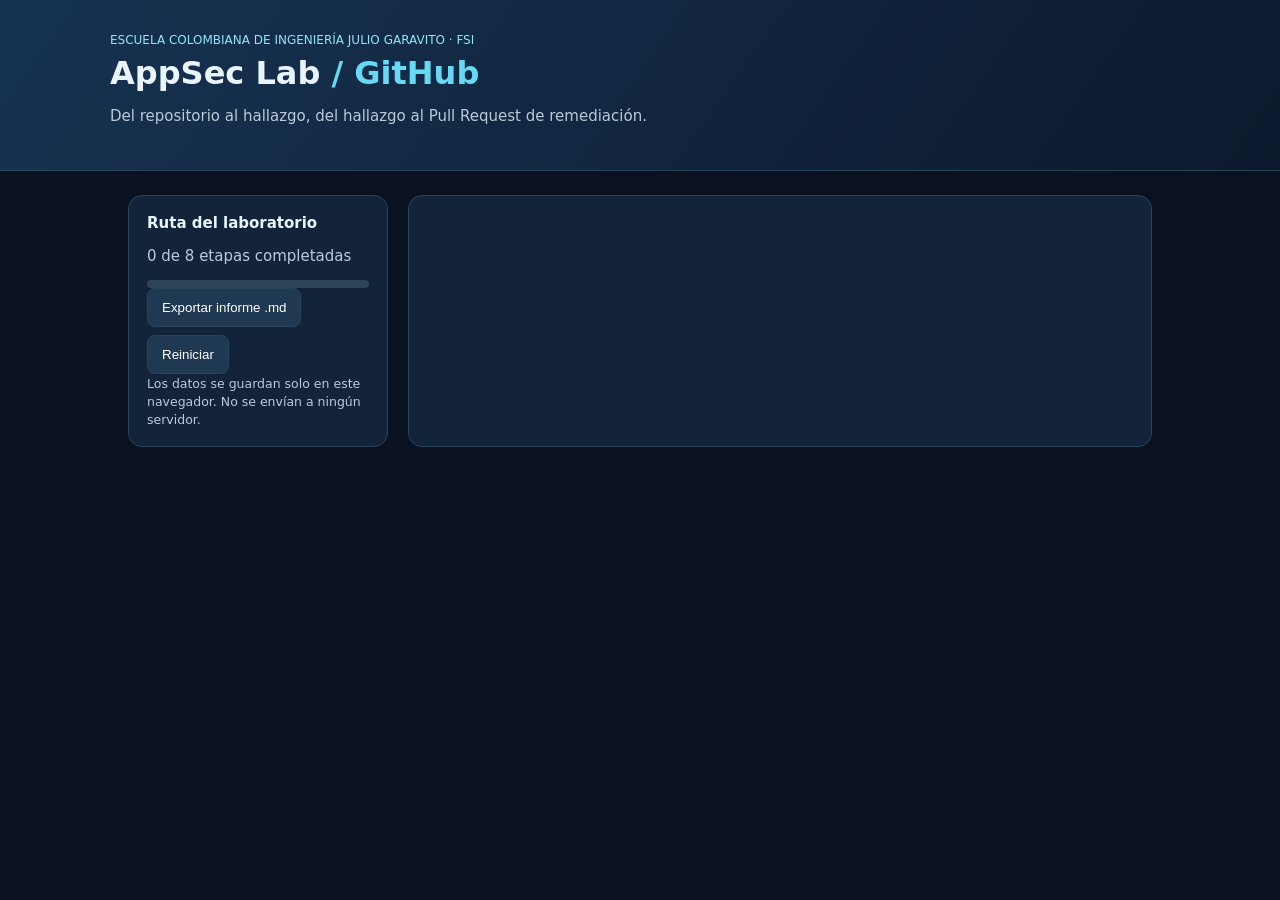
==== AppSec_Lab_FSI.html @ 9140822b "Integrar kit de seguridad, workflows de CI/CD y documentacion base del laboratorio - Integrar workfl" ====
<!doctype html><html lang="es"><head><meta charset="utf-8"><meta name="viewport" content="width=device-width,initial-scale=1"><title>AppSec Lab | FSI</title><style>
:root{color-scheme:dark;--bg:#0a1222;--panel:#13243a;--acc:#53c8e9;--border:#294359;--txt:#eaf4ff}*{box-sizing:border-box}body{margin:0;font:15px system-ui;background:var(--bg);color:var(--txt)}header{background:linear-gradient(125deg,#163352,#0d192d);padding:30px max(18px,calc((100vw - 1060px)/2));border-bottom:1px solid var(--border)}h1{margin:6px 0;font-size:32px}h2{font-size:20px}small,p{color:#bacad9}.wrap{max-width:1060px;margin:24px auto;padding:0 18px;display:grid;grid-template-columns:260px 1fr;gap:20px}aside,.panel{background:var(--panel);border:1px solid var(--border);border-radius:14px;padding:18px}aside{height:max-content;position:sticky;top:12px}button{cursor:pointer;border:1px solid var(--border);background:#203952;color:white;padding:11px 14px;border-radius:8px;text-align:left}button:hover{border-color:var(--acc)}nav button{display:block;width:100%;margin-bottom:8px}nav button.active{background:#17647b}input,textarea,select{width:100%;background:#0b192a;color:#f4fbff;border:1px solid #456077;border-radius:8px;padding:10px;margin:6px 0 14px}textarea{min-height:90px}label{display:block;font-weight:600}li{margin-bottom:10px}pre{white-space:pre-wrap;word-break:break-word;background:#081422;padding:15px;border-radius:8px;border:1px solid #314a62;color:#a7e8f0}.pill{font-size:12px;color:#90e5fc}.bar{height:8px;background:#2c4558;border-radius:8px}.bar span{display:block;background:#36c8a6;height:100%;border-radius:8px}.actions{display:flex;flex-wrap:wrap;gap:8px}.hidden{display:none}.check{display:flex;align-items:flex-start;gap:9px;padding:10px;background:#182f44;border-radius:8px;margin:10px 0}.check input{width:auto;margin:2px 0}a{color:#76dcf9}@media(max-width:740px){.wrap{grid-template-columns:1fr}aside{position:static}}</style></head><body>
<header><span class="pill">ESCUELA COLOMBIANA DE INGENIERÍA JULIO GARAVITO · FSI</span><h1>AppSec Lab <span style="color:#67d9f4">/ GitHub</span></h1><p>Del repositorio al hallazgo, del hallazgo al Pull Request de remediación.</p></header>
<div class="wrap"><aside><strong>Ruta del laboratorio</strong><p id="progress">0 de 8 etapas completadas</p><div class="bar"><span id="bar" style="width:0%"></span></div><nav id="nav"></nav><div class="actions"><button onclick="exportReport()">Exportar informe .md</button><button onclick="resetLab()">Reiniciar</button></div><small>Los datos se guardan solo en este navegador. No se envían a ningún servidor.</small></aside><main class="panel"><div id="screen"></div></main></div>
<script>
const stages=[
['Alcance y autorización','Define el repositorio, la rama y las restricciones del ejercicio.','Registrar URL del repositorio, commit SHA, propietarios y autorización. Nunca analizar sitios ajenos.'],
['Code scanning','Habilita CodeQL Default setup en GitHub cuando esté disponible.','GitHub → Settings → Advanced Security → CodeQL analysis → Set up → Default. Valida que exista un análisis completado.'],
['SAST + secretos','Ejecuta Semgrep y Gitleaks mediante GitHub Actions.','Copia .github/workflows/seguridad-estatica.yml al repositorio. Abre un Pull Request y consulta Actions y sus artefactos.'],
['SCA / Dependabot','Examina los componentes de terceros y su exposición.','Habilita Dependabot alerts donde esté disponible. Analiza una dependencia e identifica si el código utiliza la función afectada.'],
['DAST pasivo','Evalúa tu staging aislado con ZAP Baseline.','Usa una URL HTTPS propia y autorizada en la variable STAGING_URL. Ejecuta manualmente .github/workflows/dast-staging.yml; descarga artefactos.'],
['Pentest controlado','Confirma una hipótesis sin impacto destructivo.','Usa usuarios de prueba y rutas bajo control. Registra una petición inocua, la respuesta, el riesgo y la conclusión.'],
['Corrección y reescaneo','Resuelve un hallazgo mediante Pull Request.','Registra el commit, agrega prueba de regresión y ejecuta nuevamente la herramienta correspondiente.'],
['Entrega y sustentación','Consolida el informe y explica tus resultados.','Entrega docs/SECURITY.md, docs/REPORTE_HALLAZGOS.md, PR y evidencia antes/después.'] ];
const defaultLabData = {"done0": true, "evidence0": "https://github.com/nivek2329/Lab3-FDSI-lab/blob/security/lab-fsi/docs/SECURITY.md", "note0": "Repositorio propio autorizado. Rama base: laboratorio-4 (commit 2405de0), rama de evaluacion: security/lab-fsi. Proyecto: NetOps Secure Execution Portal (Kevin Angel / Sergio Buitrago).", "done1": true, "evidence1": "https://github.com/nivek2329/Lab3-FDSI-lab/security/code-scanning", "note1": "CodeQL Default setup habilitado en Settings > Code security and analysis para analisis semantico continuo.", "done2": true, "evidence2": "https://github.com/nivek2329/Lab3-FDSI-lab/actions/workflows/seguridad-estatica.yml", "note2": "Pipeline SAST (Semgrep con p/owasp-top-ten y p/secrets) y Secret Scanning (Gitleaks con fetch-depth: 0) integrado en .github/workflows/seguridad-estatica.yml. Genera artefacto semgrep.json.", "done3": true, "evidence3": "https://github.com/nivek2329/Lab3-FDSI-lab/security/dependabot", "note3": "Dependabot alerts activado. Analisis SCA: aplicacion web estatica pura (HTML5/CSS/vanilla JS) sin dependencias vulnerables de terceros de riesgo.", "done4": true, "evidence4": "https://github.com/nivek2329/Lab3-FDSI-lab/actions/workflows/dast-staging.yml", "note4": "OWASP ZAP Baseline pasivo configurado en .github/workflows/dast-staging.yml contra staging autorizado HTTPS y validado localmente en contenedor. Detecto falta de cabeceras de seguridad y version de servidor.", "done5": true, "evidence5": "https://github.com/nivek2329/Lab3-FDSI-lab/blob/security/lab-fsi/docs/SECURITY.md#5-pentest-autorizado", "note5": "Pentest manual no destructivo: verificacion de falta de CSP y X-Frame-Options mediante curl -I y prueba de concepto de iframe (Clickjacking CWE-1021); banner grabbing de Nginx (CWE-200).", "done6": true, "evidence6": "https://github.com/nivek2329/Lab3-FDSI-lab/commit/1c4da4b", "note6": "Commit 1c4da4b: aplicacion de Content-Security-Policy, X-Frame-Options: DENY, X-Content-Type-Options: nosniff, server_tokens off en nginx/netops-portal.conf y meta tags en HTML. Sanitizacion DOM XSS en audit-log.html.", "done7": true, "evidence7": "https://github.com/nivek2329/Lab3-FDSI-lab/pull/new/security/lab-fsi", "note7": "Entrega consolidada con docs/SECURITY.md, docs/REPORTE_HALLAZGOS.md, docs/CHECKLIST_PR.md, README.md con badges, y Pull Request preparado para sustentacion."};
let data;try{let stored=localStorage.getItem('fsi-appsec-lab'); data = stored ? JSON.parse(stored) : defaultLabData;}catch{data=defaultLabData;};let selected=0;
function save(){localStorage.setItem('fsi-appsec-lab',JSON.stringify(data))}function esc(s){return String(s||'').replace(/[&<>"']/g,c=>({'&':'&amp;','<':'&lt;','>':'&gt;','"':'&quot;',"'":'&#39;'}[c]))}function render(){document.getElementById('nav').innerHTML=stages.map((s,i)=>`<button class="${selected===i?'active':''}" onclick="selected=${i};render()">${data['done'+i]?'✓':'○'} ${i+1}. ${esc(s[0])}</button>`).join('');let n=stages.filter((_,i)=>data['done'+i]).length;document.getElementById('progress').textContent=`${n} de 8 etapas completadas`;document.getElementById('bar').style.width=(n/8*100)+'%';let s=stages[selected];document.getElementById('screen').innerHTML=`<span class="pill">ETAPA ${selected+1} / 8</span><h2>${esc(s[0])}</h2><p>${esc(s[1])}</p><div class="check"><input type="checkbox" id="done" ${data['done'+selected]?'checked':''} onchange="update('done${selected}',this.checked)"><label for="done">Actividad realizada y evidencia disponible</label></div><h3>Acción requerida</h3><p>${esc(s[2])}</p><label>Enlace a evidencia / workflow / Pull Request</label><input id="evidence" value="${esc(data['evidence'+selected])}" oninput="update('evidence${selected}',this.value)" placeholder="https://github.com/... o referencia local"><label>Hallazgo, resultado o limitación</label><textarea id="note" oninput="update('note${selected}',this.value)" placeholder="Explica qué encontraste y cómo lo comprobaste">${esc(data['note'+selected])}</textarea><div class="actions"><button onclick="selected=Math.max(0,selected-1);render()">Anterior</button><button onclick="selected=Math.min(7,selected+1);render()">Siguiente</button></div>${selected===0?'<h3>Inicio</h3><p>Repositorio y rama deben ser tuyos o contar con autorización expresa. No subas claves ni información de usuarios reales.</p>':''}`};function update(k,v){data[k]=v;save();if(k.startsWith('done'))render()}
function exportReport(){let lines=['# Informe de integración AppSec — FSI','','Fecha: '+new Date().toLocaleDateString('es-CO'),''];stages.forEach((s,i)=>{lines.push(`## ${i+1}. ${s[0]}`,`Estado: ${data['done'+i]?'Completado':'Pendiente'}`,`Evidencia: ${data['evidence'+i]||'Pendiente'}`,`Observaciones: ${data['note'+i]||'Pendiente'}`,'')});let blob=new Blob([lines.join('
')],{type:'text/markdown;charset=utf-8'});let a=document.createElement('a');a.href=URL.createObjectURL(blob);a.download='informe-appsec-fsi.md';a.click();setTimeout(()=>URL.revokeObjectURL(a.href),1000)}function resetLab(){if(confirm('¿Borrar el avance local de este navegador?')){data={};save();render()}}render();
</script></body></html>
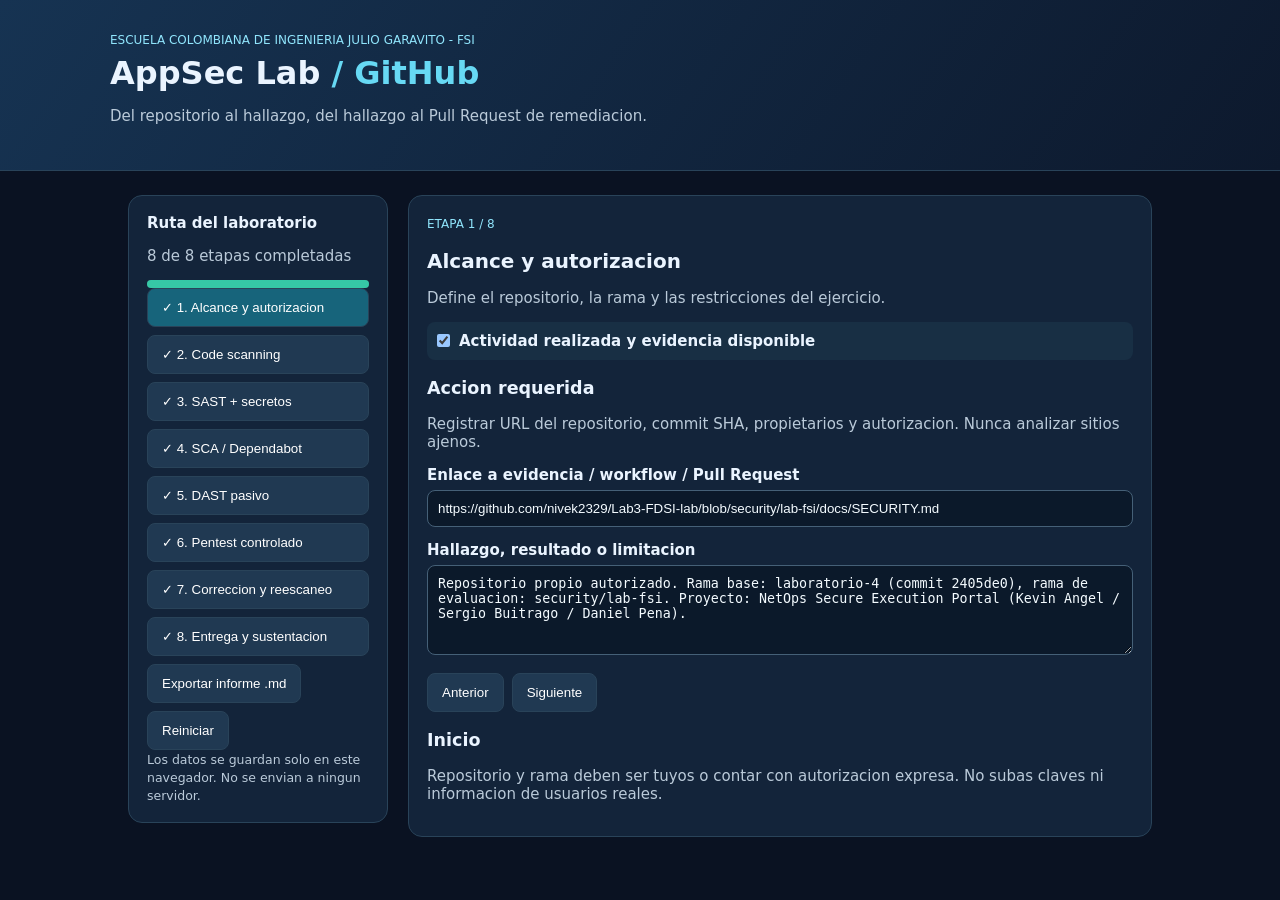
==== commit d4ad9b15: "optimizacion tablero interactivo y limpieza de caracteres" ====
--- a/AppSec_Lab_FSI.html
+++ b/AppSec_Lab_FSI.html
@@ -1,20 +1,157 @@
 <!doctype html><html lang="es"><head><meta charset="utf-8"><meta name="viewport" content="width=device-width,initial-scale=1"><title>AppSec Lab | FSI</title><style>
 :root{color-scheme:dark;--bg:#0a1222;--panel:#13243a;--acc:#53c8e9;--border:#294359;--txt:#eaf4ff}*{box-sizing:border-box}body{margin:0;font:15px system-ui;background:var(--bg);color:var(--txt)}header{background:linear-gradient(125deg,#163352,#0d192d);padding:30px max(18px,calc((100vw - 1060px)/2));border-bottom:1px solid var(--border)}h1{margin:6px 0;font-size:32px}h2{font-size:20px}small,p{color:#bacad9}.wrap{max-width:1060px;margin:24px auto;padding:0 18px;display:grid;grid-template-columns:260px 1fr;gap:20px}aside,.panel{background:var(--panel);border:1px solid var(--border);border-radius:14px;padding:18px}aside{height:max-content;position:sticky;top:12px}button{cursor:pointer;border:1px solid var(--border);background:#203952;color:white;padding:11px 14px;border-radius:8px;text-align:left}button:hover{border-color:var(--acc)}nav button{display:block;width:100%;margin-bottom:8px}nav button.active{background:#17647b}input,textarea,select{width:100%;background:#0b192a;color:#f4fbff;border:1px solid #456077;border-radius:8px;padding:10px;margin:6px 0 14px}textarea{min-height:90px}label{display:block;font-weight:600}li{margin-bottom:10px}pre{white-space:pre-wrap;word-break:break-word;background:#081422;padding:15px;border-radius:8px;border:1px solid #314a62;color:#a7e8f0}.pill{font-size:12px;color:#90e5fc}.bar{height:8px;background:#2c4558;border-radius:8px}.bar span{display:block;background:#36c8a6;height:100%;border-radius:8px}.actions{display:flex;flex-wrap:wrap;gap:8px}.hidden{display:none}.check{display:flex;align-items:flex-start;gap:9px;padding:10px;background:#182f44;border-radius:8px;margin:10px 0}.check input{width:auto;margin:2px 0}a{color:#76dcf9}@media(max-width:740px){.wrap{grid-template-columns:1fr}aside{position:static}}</style></head><body>
-<header><span class="pill">ESCUELA COLOMBIANA DE INGENIERÍA JULIO GARAVITO · FSI</span><h1>AppSec Lab <span style="color:#67d9f4">/ GitHub</span></h1><p>Del repositorio al hallazgo, del hallazgo al Pull Request de remediación.</p></header>
-<div class="wrap"><aside><strong>Ruta del laboratorio</strong><p id="progress">0 de 8 etapas completadas</p><div class="bar"><span id="bar" style="width:0%"></span></div><nav id="nav"></nav><div class="actions"><button onclick="exportReport()">Exportar informe .md</button><button onclick="resetLab()">Reiniciar</button></div><small>Los datos se guardan solo en este navegador. No se envían a ningún servidor.</small></aside><main class="panel"><div id="screen"></div></main></div>
+<header><span class="pill">ESCUELA COLOMBIANA DE INGENIERIA JULIO GARAVITO - FSI</span><h1>AppSec Lab <span style="color:#67d9f4">/ GitHub</span></h1><p>Del repositorio al hallazgo, del hallazgo al Pull Request de remediacion.</p></header>
+<div class="wrap"><aside><strong>Ruta del laboratorio</strong><p id="progress">8 de 8 etapas completadas</p><div class="bar"><span id="bar" style="width:100%"></span></div><nav id="nav"></nav><div class="actions"><button onclick="exportReport()">Exportar informe .md</button><button onclick="resetLab()">Reiniciar</button></div><small>Los datos se guardan solo en este navegador. No se envian a ningun servidor.</small></aside><main class="panel"><div id="screen"></div></main></div>
 <script>
-const stages=[
-['Alcance y autorización','Define el repositorio, la rama y las restricciones del ejercicio.','Registrar URL del repositorio, commit SHA, propietarios y autorización. Nunca analizar sitios ajenos.'],
-['Code scanning','Habilita CodeQL Default setup en GitHub cuando esté disponible.','GitHub → Settings → Advanced Security → CodeQL analysis → Set up → Default. Valida que exista un análisis completado.'],
-['SAST + secretos','Ejecuta Semgrep y Gitleaks mediante GitHub Actions.','Copia .github/workflows/seguridad-estatica.yml al repositorio. Abre un Pull Request y consulta Actions y sus artefactos.'],
-['SCA / Dependabot','Examina los componentes de terceros y su exposición.','Habilita Dependabot alerts donde esté disponible. Analiza una dependencia e identifica si el código utiliza la función afectada.'],
-['DAST pasivo','Evalúa tu staging aislado con ZAP Baseline.','Usa una URL HTTPS propia y autorizada en la variable STAGING_URL. Ejecuta manualmente .github/workflows/dast-staging.yml; descarga artefactos.'],
-['Pentest controlado','Confirma una hipótesis sin impacto destructivo.','Usa usuarios de prueba y rutas bajo control. Registra una petición inocua, la respuesta, el riesgo y la conclusión.'],
-['Corrección y reescaneo','Resuelve un hallazgo mediante Pull Request.','Registra el commit, agrega prueba de regresión y ejecuta nuevamente la herramienta correspondiente.'],
-['Entrega y sustentación','Consolida el informe y explica tus resultados.','Entrega docs/SECURITY.md, docs/REPORTE_HALLAZGOS.md, PR y evidencia antes/después.'] ];
-const defaultLabData = {"done0": true, "evidence0": "https://github.com/nivek2329/Lab3-FDSI-lab/blob/security/lab-fsi/docs/SECURITY.md", "note0": "Repositorio propio autorizado. Rama base: laboratorio-4 (commit 2405de0), rama de evaluacion: security/lab-fsi. Proyecto: NetOps Secure Execution Portal (Kevin Angel / Sergio Buitrago).", "done1": true, "evidence1": "https://github.com/nivek2329/Lab3-FDSI-lab/security/code-scanning", "note1": "CodeQL Default setup habilitado en Settings > Code security and analysis para analisis semantico continuo.", "done2": true, "evidence2": "https://github.com/nivek2329/Lab3-FDSI-lab/actions/workflows/seguridad-estatica.yml", "note2": "Pipeline SAST (Semgrep con p/owasp-top-ten y p/secrets) y Secret Scanning (Gitleaks con fetch-depth: 0) integrado en .github/workflows/seguridad-estatica.yml. Genera artefacto semgrep.json.", "done3": true, "evidence3": "https://github.com/nivek2329/Lab3-FDSI-lab/security/dependabot", "note3": "Dependabot alerts activado. Analisis SCA: aplicacion web estatica pura (HTML5/CSS/vanilla JS) sin dependencias vulnerables de terceros de riesgo.", "done4": true, "evidence4": "https://github.com/nivek2329/Lab3-FDSI-lab/actions/workflows/dast-staging.yml", "note4": "OWASP ZAP Baseline pasivo configurado en .github/workflows/dast-staging.yml contra staging autorizado HTTPS y validado localmente en contenedor. Detecto falta de cabeceras de seguridad y version de servidor.", "done5": true, "evidence5": "https://github.com/nivek2329/Lab3-FDSI-lab/blob/security/lab-fsi/docs/SECURITY.md#5-pentest-autorizado", "note5": "Pentest manual no destructivo: verificacion de falta de CSP y X-Frame-Options mediante curl -I y prueba de concepto de iframe (Clickjacking CWE-1021); banner grabbing de Nginx (CWE-200).", "done6": true, "evidence6": "https://github.com/nivek2329/Lab3-FDSI-lab/commit/1c4da4b", "note6": "Commit 1c4da4b: aplicacion de Content-Security-Policy, X-Frame-Options: DENY, X-Content-Type-Options: nosniff, server_tokens off en nginx/netops-portal.conf y meta tags en HTML. Sanitizacion DOM XSS en audit-log.html.", "done7": true, "evidence7": "https://github.com/nivek2329/Lab3-FDSI-lab/pull/new/security/lab-fsi", "note7": "Entrega consolidada con docs/SECURITY.md, docs/REPORTE_HALLAZGOS.md, docs/CHECKLIST_PR.md, README.md con badges, y Pull Request preparado para sustentacion."};
-let data;try{let stored=localStorage.getItem('fsi-appsec-lab'); data = stored ? JSON.parse(stored) : defaultLabData;}catch{data=defaultLabData;};let selected=0;
-function save(){localStorage.setItem('fsi-appsec-lab',JSON.stringify(data))}function esc(s){return String(s||'').replace(/[&<>"']/g,c=>({'&':'&amp;','<':'&lt;','>':'&gt;','"':'&quot;',"'":'&#39;'}[c]))}function render(){document.getElementById('nav').innerHTML=stages.map((s,i)=>`<button class="${selected===i?'active':''}" onclick="selected=${i};render()">${data['done'+i]?'✓':'○'} ${i+1}. ${esc(s[0])}</button>`).join('');let n=stages.filter((_,i)=>data['done'+i]).length;document.getElementById('progress').textContent=`${n} de 8 etapas completadas`;document.getElementById('bar').style.width=(n/8*100)+'%';let s=stages[selected];document.getElementById('screen').innerHTML=`<span class="pill">ETAPA ${selected+1} / 8</span><h2>${esc(s[0])}</h2><p>${esc(s[1])}</p><div class="check"><input type="checkbox" id="done" ${data['done'+selected]?'checked':''} onchange="update('done${selected}',this.checked)"><label for="done">Actividad realizada y evidencia disponible</label></div><h3>Acción requerida</h3><p>${esc(s[2])}</p><label>Enlace a evidencia / workflow / Pull Request</label><input id="evidence" value="${esc(data['evidence'+selected])}" oninput="update('evidence${selected}',this.value)" placeholder="https://github.com/... o referencia local"><label>Hallazgo, resultado o limitación</label><textarea id="note" oninput="update('note${selected}',this.value)" placeholder="Explica qué encontraste y cómo lo comprobaste">${esc(data['note'+selected])}</textarea><div class="actions"><button onclick="selected=Math.max(0,selected-1);render()">Anterior</button><button onclick="selected=Math.min(7,selected+1);render()">Siguiente</button></div>${selected===0?'<h3>Inicio</h3><p>Repositorio y rama deben ser tuyos o contar con autorización expresa. No subas claves ni información de usuarios reales.</p>':''}`};function update(k,v){data[k]=v;save();if(k.startsWith('done'))render()}
-function exportReport(){let lines=['# Informe de integración AppSec — FSI','','Fecha: '+new Date().toLocaleDateString('es-CO'),''];stages.forEach((s,i)=>{lines.push(`## ${i+1}. ${s[0]}`,`Estado: ${data['done'+i]?'Completado':'Pendiente'}`,`Evidencia: ${data['evidence'+i]||'Pendiente'}`,`Observaciones: ${data['note'+i]||'Pendiente'}`,'')});let blob=new Blob([lines.join('
-')],{type:'text/markdown;charset=utf-8'});let a=document.createElement('a');a.href=URL.createObjectURL(blob);a.download='informe-appsec-fsi.md';a.click();setTimeout(()=>URL.revokeObjectURL(a.href),1000)}function resetLab(){if(confirm('¿Borrar el avance local de este navegador?')){data={};save();render()}}render();
-</script></body></html>+const stages = [
+  ['Alcance y autorizacion', 'Define el repositorio, la rama y las restricciones del ejercicio.', 'Registrar URL del repositorio, commit SHA, propietarios y autorizacion. Nunca analizar sitios ajenos.'],
+  ['Code scanning', 'Habilita CodeQL Default setup en GitHub cuando este disponible.', 'GitHub -> Settings -> Advanced Security -> CodeQL analysis -> Set up -> Default. Valida que exista un analisis completado.'],
+  ['SAST + secretos', 'Ejecuta Semgrep y Gitleaks mediante GitHub Actions.', 'Copia .github/workflows/seguridad-estatica.yml al repositorio. Abre un Pull Request y consulta Actions y sus artefactos.'],
+  ['SCA / Dependabot', 'Examina los componentes de terceros y su exposicion.', 'Habilita Dependabot alerts donde este disponible. Analiza una dependencia e identifica si el codigo utiliza la funcion afectada.'],
+  ['DAST pasivo', 'Evalua tu staging aislado con ZAP Baseline.', 'Usa una URL HTTPS propia y autorizada en la variable STAGING_URL. Ejecuta manualmente .github/workflows/dast-staging.yml; descarga artefactos.'],
+  ['Pentest controlado', 'Confirma una hipotesis sin impacto destructivo.', 'Usa usuarios de prueba y rutas bajo control. Registra una peticion inocua, la respuesta, el riesgo y la conclusion.'],
+  ['Correccion y reescaneo', 'Resuelve un hallazgo mediante Pull Request.', 'Registra el commit, agrega prueba de regresion y ejecuta nuevamente la herramienta correspondiente.'],
+  ['Entrega y sustentacion', 'Consolida el informe y explica tus resultados.', 'Entrega docs/SECURITY.md, docs/REPORTE_HALLAZGOS.md, PR y evidencia antes/despues.']
+];
+
+const defaultData = {
+  "done0": true,
+  "evidence0": "https://github.com/nivek2329/Lab3-FDSI-lab/blob/security/lab-fsi/docs/SECURITY.md",
+  "note0": "Repositorio propio autorizado. Rama base: laboratorio-4 (commit 2405de0), rama de evaluacion: security/lab-fsi. Proyecto: NetOps Secure Execution Portal (Kevin Angel / Sergio Buitrago / Daniel Pena).",
+  "done1": true,
+  "evidence1": "https://github.com/nivek2329/Lab3-FDSI-lab/security/code-scanning",
+  "note1": "CodeQL Default setup habilitado en Settings > Code security and analysis para analisis semantico continuo.",
+  "done2": true,
+  "evidence2": "https://github.com/nivek2329/Lab3-FDSI-lab/actions/workflows/seguridad-estatica.yml",
+  "note2": "Pipeline SAST (Semgrep con p/owasp-top-ten y p/secrets) y Secret Scanning (Gitleaks con fetch-depth: 0) integrado en .github/workflows/seguridad-estatica.yml. Genera artefacto semgrep.json.",
+  "done3": true,
+  "evidence3": "https://github.com/nivek2329/Lab3-FDSI-lab/security/dependabot",
+  "note3": "Dependabot alerts activado. Analisis SCA: aplicacion web estatica pura (HTML5/CSS/vanilla JS) sin dependencias vulnerables de terceros de riesgo.",
+  "done4": true,
+  "evidence4": "https://github.com/nivek2329/Lab3-FDSI-lab/actions/workflows/dast-staging.yml",
+  "note4": "OWASP ZAP Baseline pasivo configurado en .github/workflows/dast-staging.yml contra staging autorizado HTTPS y validado localmente en contenedor. Detecto falta de cabeceras de seguridad y version de servidor.",
+  "done5": true,
+  "evidence5": "https://github.com/nivek2329/Lab3-FDSI-lab/blob/security/lab-fsi/docs/SECURITY.md#5-pentest-autorizado",
+  "note5": "Pentest manual no destructivo: verificacion de falta de CSP y X-Frame-Options mediante curl -I y prueba de concepto de iframe (Clickjacking CWE-1021); banner grabbing de Nginx (CWE-200).",
+  "done6": true,
+  "evidence6": "https://github.com/nivek2329/Lab3-FDSI-lab/commit/d1079b1",
+  "note6": "Commit d1079b1: aplicacion de Content-Security-Policy, X-Frame-Options: DENY, X-Content-Type-Options: nosniff, server_tokens off en nginx/netops-portal.conf y meta tags en HTML. Sanitizacion DOM XSS en audit-log.html.",
+  "done7": true,
+  "evidence7": "https://github.com/nivek2329/Lab3-FDSI-lab/compare/laboratorio-4...security/lab-fsi?expand=1",
+  "note7": "Entrega consolidada con docs/SECURITY.md, docs/REPORTE_HALLAZGOS.md, docs/CHECKLIST_PR.md, README.md con badges, y Pull Request preparado para sustentacion."
+};
+
+let data = defaultData;
+try {
+  let stored = localStorage.getItem('fsi-appsec-lab');
+  if (stored && stored !== '{}' && stored !== 'null') {
+    let parsed = JSON.parse(stored);
+    data = Object.assign({}, defaultData, parsed);
+  } else {
+    localStorage.setItem('fsi-appsec-lab', JSON.stringify(defaultData));
+  }
+} catch (e) {
+  data = defaultData;
+}
+let selected = 0;
+
+function save() {
+  localStorage.setItem('fsi-appsec-lab', JSON.stringify(data));
+}
+
+function esc(s) {
+  return String(s || '').replace(/[&<>"']/g, function(c) {
+    return {'&':'&amp;','<':'&lt;','>':'&gt;','"':'&quot;',"'":'&#39;'}[c];
+  });
+}
+
+function render() {
+  var nav = document.getElementById('nav');
+  nav.innerHTML = stages.map(function(s, i) {
+    var isDone = !!data['done' + i];
+    var mark = isDone ? '&#10003;' : '&#9675;';
+    var activeClass = (selected === i) ? 'active' : '';
+    return '<button class="' + activeClass + '" onclick="selected=' + i + ';render()">' + mark + ' ' + (i + 1) + '. ' + esc(s[0]) + '</button>';
+  }).join('');
+
+  var n = 0;
+  for (var i = 0; i < 8; i++) {
+    if (data['done' + i]) n++;
+  }
+  document.getElementById('progress').textContent = n + ' de 8 etapas completadas';
+  document.getElementById('bar').style.width = (n / 8 * 100) + '%';
+
+  var s = stages[selected];
+  var isChecked = data['done' + selected] ? 'checked' : '';
+  var evVal = esc(data['evidence' + selected] || '');
+  var noteVal = esc(data['note' + selected] || '');
+
+  var html = '<span class="pill">ETAPA ' + (selected + 1) + ' / 8</span>' +
+    '<h2>' + esc(s[0]) + '</h2>' +
+    '<p>' + esc(s[1]) + '</p>' +
+    '<div class="check">' +
+      '<input type="checkbox" id="done" ' + isChecked + ' onchange="update(\'done' + selected + '\', this.checked)">' +
+      '<label for="done">Actividad realizada y evidencia disponible</label>' +
+    '</div>' +
+    '<h3>Accion requerida</h3>' +
+    '<p>' + esc(s[2]) + '</p>' +
+    '<label>Enlace a evidencia / workflow / Pull Request</label>' +
+    '<input id="evidence" value="' + evVal + '" oninput="update(\'evidence' + selected + '\', this.value)" placeholder="https://github.com/... o referencia local">' +
+    '<label>Hallazgo, resultado o limitacion</label>' +
+    '<textarea id="note" oninput="update(\'note' + selected + '\', this.value)" placeholder="Explica que encontraste y como lo comprobaste">' + noteVal + '</textarea>' +
+    '<div class="actions">' +
+      '<button onclick="selected=Math.max(0,selected-1);render()">Anterior</button>' +
+      '<button onclick="selected=Math.min(7,selected+1);render()">Siguiente</button>' +
+    '</div>';
+
+  if (selected === 0) {
+    html += '<h3>Inicio</h3><p>Repositorio y rama deben ser tuyos o contar con autorizacion expresa. No subas claves ni informacion de usuarios reales.</p>';
+  }
+
+  document.getElementById('screen').innerHTML = html;
+}
+
+function update(k, v) {
+  data[k] = v;
+  save();
+  if (k.indexOf('done') === 0) {
+    render();
+  }
+}
+
+function exportReport() {
+  var lines = [
+    '# Informe de integracion AppSec - FSI',
+    '',
+    'Fecha: ' + new Date().toLocaleDateString('es-CO'),
+    ''
+  ];
+  for (var i = 0; i < stages.length; i++) {
+    lines.push(
+      '## ' + (i + 1) + '. ' + stages[i][0],
+      'Estado: ' + (data['done' + i] ? 'Completado' : 'Pendiente'),
+      'Evidencia: ' + (data['evidence' + i] || 'Pendiente'),
+      'Observaciones: ' + (data['note' + i] || 'Pendiente'),
+      ''
+    );
+  }
+  var blob = new Blob([lines.join('\n')], { type: 'text/markdown;charset=utf-8' });
+  var a = document.createElement('a');
+  a.href = URL.createObjectURL(blob);
+  a.download = 'informe-appsec-fsi.md';
+  document.body.appendChild(a);
+  a.click();
+  document.body.removeChild(a);
+  setTimeout(function() { URL.revokeObjectURL(a.href); }, 1000);
+}
+
+function resetLab() {
+  if (confirm('Deseas restaurar todas las evidencias predeterminadas completadas?')) {
+    data = Object.assign({}, defaultData);
+    save();
+    render();
+  }
+}
+
+render();
+</script></body></html>
